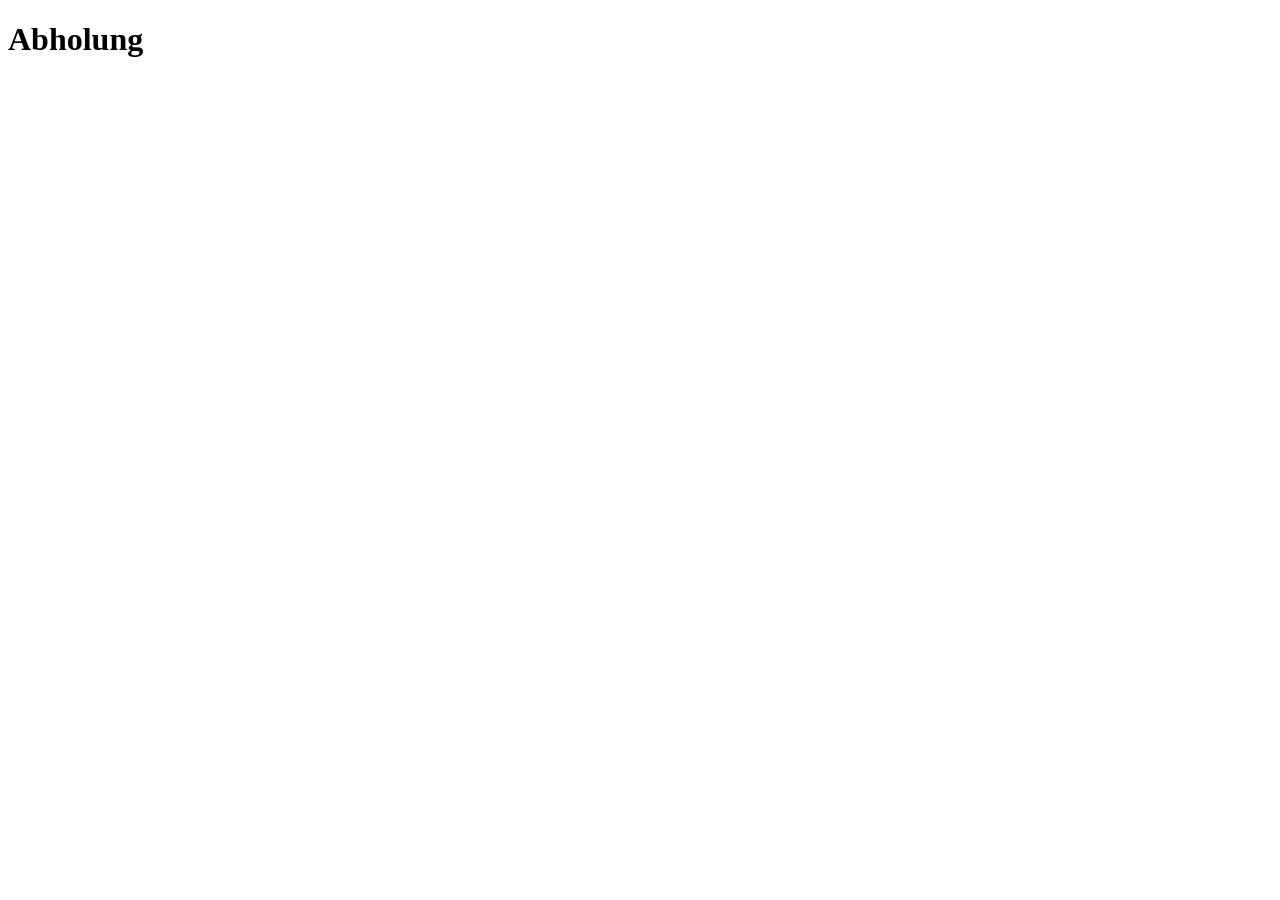
==== abholung.html @ 37a6ea58 "Add files via upload" ====
<!doctype html>
<html lang="en">
  <head>
    <meta charset="UTF-8" />
    <meta name="viewport" content="width=device-width, initial-scale=1.0" />
    <title>Document</title>
  </head>
  <body>
    <h1>Abholung</h1>
  </body>
</html>
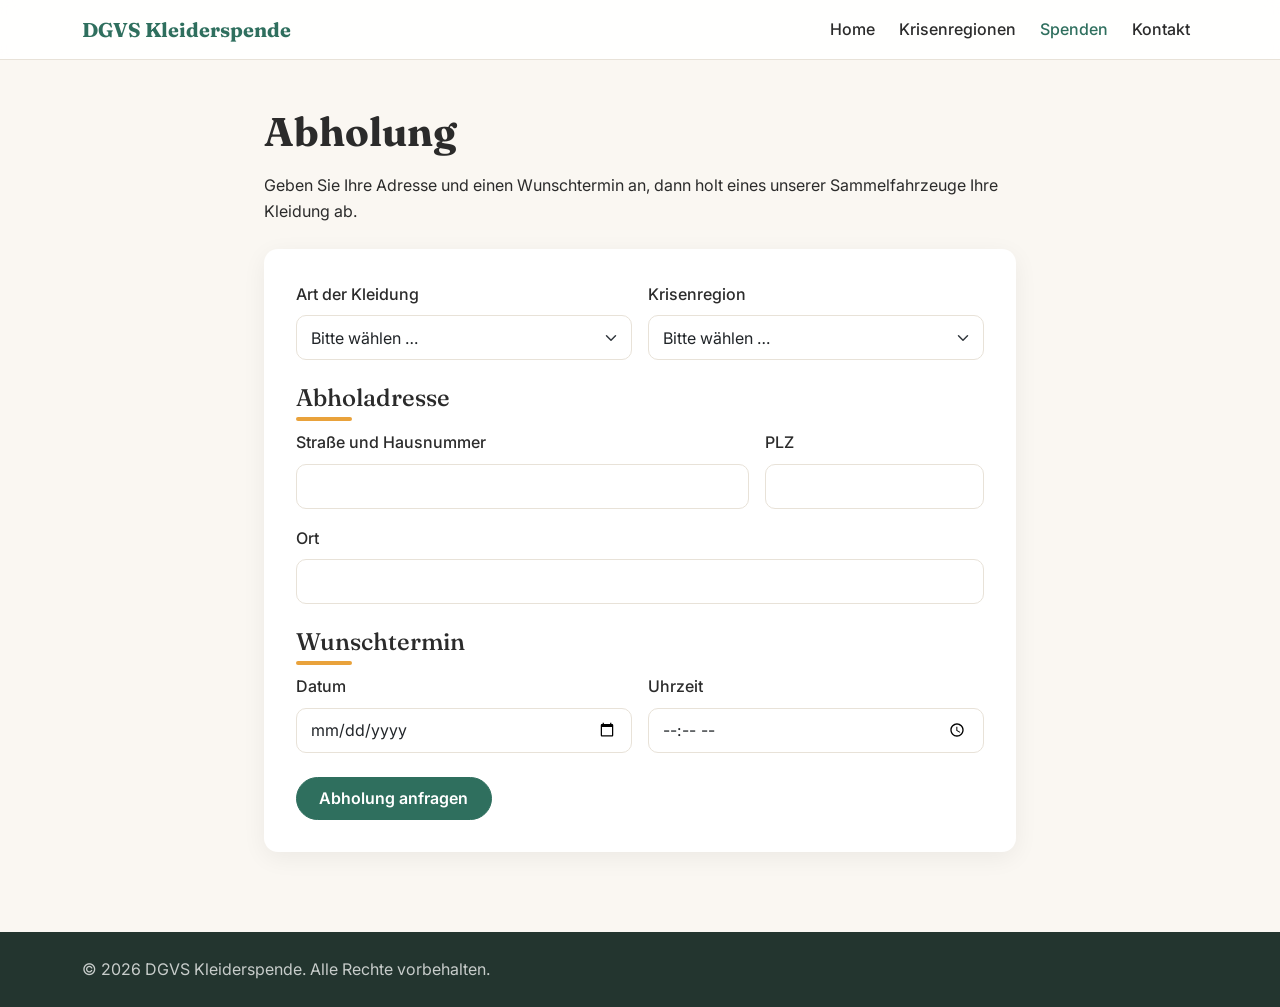
==== commit 739061c9: "Qick fixes, verbesserte Style und funktinoale abholung und uebergabe" ====
--- a/abholung.html
+++ b/abholung.html
@@ -1,11 +1,225 @@
 <!doctype html>
-<html lang="en">
+<html lang="de">
   <head>
     <meta charset="UTF-8" />
     <meta name="viewport" content="width=device-width, initial-scale=1.0" />
-    <title>Document</title>
+    <title>Abholung – DGVS Kleiderspende</title>
+    <link
+      href="https://cdn.jsdelivr.net/npm/bootstrap@5.3.8/dist/css/bootstrap.min.css"
+      rel="stylesheet"
+      integrity="sha384-sRIl4kxILFvY47J16cr9ZwB07vP4J8+LH7qKQnuqkuIAvNWLzeN8tE5YBujZqJLB"
+      crossorigin="anonymous"
+    />
+    <link rel="preconnect" href="https://fonts.googleapis.com" />
+    <link rel="preconnect" href="https://fonts.gstatic.com" crossorigin />
+    <link
+      href="https://fonts.googleapis.com/css2?family=Inter:wght@400;500;600&family=Fraunces:opsz,wght@9..144,600;9..144,700&display=swap"
+      rel="stylesheet"
+    />
+    <link rel="stylesheet" href="style.css" />
+    <script
+      src="https://cdn.jsdelivr.net/npm/bootstrap@5.3.8/dist/js/bootstrap.bundle.min.js"
+      integrity="sha384-FKyoEForCGlyvwx9Hj09JcYn3nv7wiPVlz7YYwJrWVcXK/BmnVDxM+D2scQbITxI"
+      crossorigin="anonymous"
+      defer
+    ></script>
+    <script src="script.js" defer></script>
   </head>
-  <body>
-    <h1>Abholung</h1>
+
+  <body class="d-flex flex-column min-vh-100">
+    <header>
+      <nav class="navbar navbar-expand-lg sticky-top">
+        <div class="container">
+          <a class="navbar-brand" href="index.html">DGVS Kleiderspende</a>
+          <button
+            class="navbar-toggler"
+            type="button"
+            data-bs-toggle="collapse"
+            data-bs-target="#hauptnavigation"
+            aria-controls="hauptnavigation"
+            aria-expanded="false"
+            aria-label="Navigation umschalten"
+          >
+            <span class="navbar-toggler-icon"></span>
+          </button>
+          <div class="collapse navbar-collapse" id="hauptnavigation">
+            <ul class="navbar-nav ms-auto mb-2 mb-lg-0">
+              <li class="nav-item">
+                <a class="nav-link" href="index.html">Home</a>
+              </li>
+              <li class="nav-item">
+                <a class="nav-link" href="index.html#krisenregionen"
+                  >Krisenregionen</a
+                >
+              </li>
+              <li class="nav-item">
+                <a
+                  class="nav-link active"
+                  aria-current="page"
+                  href="index.html#spenden"
+                  >Spenden</a
+                >
+              </li>
+              <li class="nav-item">
+                <a class="nav-link" href="index.html#kontakt">Kontakt</a>
+              </li>
+            </ul>
+          </div>
+        </div>
+      </nav>
+    </header>
+
+    <main class="flex-grow-1">
+      <div class="container section">
+        <div class="row justify-content-center">
+          <div class="col-lg-8">
+            <h1 class="mb-3">Abholung</h1>
+            <p class="mb-4">
+              Geben Sie Ihre Adresse und einen Wunschtermin an, dann holt eines
+              unserer Sammelfahrzeuge Ihre Kleidung ab.
+            </p>
+
+            <form class="formular-box needs-validation" novalidate>
+              <div class="row g-3 mb-3">
+                <div class="col-md-6">
+                  <label for="kleidung" class="form-label"
+                    >Art der Kleidung</label
+                  >
+                  <select
+                    id="kleidung"
+                    name="kleidung"
+                    class="form-select"
+                    required
+                  >
+                    <option value="" selected disabled>Bitte wählen …</option>
+                    <option>Jacken &amp; Mäntel</option>
+                    <option>Pullover &amp; Oberteile</option>
+                    <option>Hosen</option>
+                    <option>Schuhe</option>
+                    <option>Kinderkleidung</option>
+                    <option>Decken &amp; Schlafsäcke</option>
+                  </select>
+                  <div class="invalid-feedback">
+                    Bitte wählen Sie die Art der Kleidung.
+                  </div>
+                </div>
+                <div class="col-md-6">
+                  <label for="region" class="form-label">Krisenregion</label>
+                  <select
+                    id="region"
+                    name="region"
+                    class="form-select"
+                    required
+                  >
+                    <option value="" selected disabled>Bitte wählen …</option>
+                    <option>Ukraine</option>
+                    <option>Sudan</option>
+                    <option>Syrien</option>
+                  </select>
+                  <div class="invalid-feedback">
+                    Bitte wählen Sie eine Krisenregion.
+                  </div>
+                </div>
+              </div>
+
+              <h2 class="h4 mt-4">Abholadresse</h2>
+              <div class="row g-3 mb-3">
+                <div class="col-md-8">
+                  <label for="strasse" class="form-label"
+                    >Straße und Hausnummer</label
+                  >
+                  <input
+                    type="text"
+                    id="strasse"
+                    name="strasse"
+                    class="form-control"
+                    autocomplete="street-address"
+                    required
+                  />
+                  <div class="invalid-feedback">
+                    Bitte geben Sie Ihre Straße an.
+                  </div>
+                </div>
+                <div class="col-md-4">
+                  <label for="plz" class="form-label">PLZ</label>
+                  <input
+                    type="text"
+                    id="plz"
+                    name="plz"
+                    class="form-control"
+                    inputmode="numeric"
+                    pattern="[0-9]{5}"
+                    maxlength="5"
+                    autocomplete="postal-code"
+                    required
+                  />
+                  <div class="invalid-feedback">
+                    Bitte eine gültige 5-stellige PLZ eingeben.
+                  </div>
+                </div>
+                <div class="col-12">
+                  <label for="ort" class="form-label">Ort</label>
+                  <input
+                    type="text"
+                    id="ort"
+                    name="ort"
+                    class="form-control"
+                    autocomplete="address-level2"
+                    required
+                  />
+                  <div class="invalid-feedback">
+                    Bitte geben Sie Ihren Ort an.
+                  </div>
+                </div>
+              </div>
+
+              <h2 class="h4 mt-4">Wunschtermin</h2>
+              <div class="row g-3 mb-4">
+                <div class="col-md-6">
+                  <label for="datum" class="form-label">Datum</label>
+                  <input
+                    type="date"
+                    id="datum"
+                    name="datum"
+                    class="form-control"
+                    required
+                  />
+                  <div class="invalid-feedback">
+                    Bitte wählen Sie ein Datum.
+                  </div>
+                </div>
+                <div class="col-md-6">
+                  <label for="uhrzeit" class="form-label">Uhrzeit</label>
+                  <input
+                    type="time"
+                    id="uhrzeit"
+                    name="uhrzeit"
+                    class="form-control"
+                    min="08:00"
+                    max="18:00"
+                    required
+                  />
+                  <div class="invalid-feedback">
+                    Bitte eine Uhrzeit zwischen 8 und 18 Uhr wählen.
+                  </div>
+                </div>
+              </div>
+
+              <button type="submit" class="btn btn-primary">
+                Abholung anfragen
+              </button>
+            </form>
+          </div>
+        </div>
+      </div>
+    </main>
+
+    <footer class="footer py-4">
+      <div class="container">
+        <p class="mb-0">
+          &copy; 2026 DGVS Kleiderspende. Alle Rechte vorbehalten.
+        </p>
+      </div>
+    </footer>
   </body>
 </html>
--- a/style.css
+++ b/style.css
@@ -0,0 +1,241 @@
+/* ===== Farben & Grundwerte ===== */
+:root {
+  --farbe-primaer: #2f6f5e;
+  --farbe-primaer-dunkel: #24574a;
+  --farbe-akzent: #e9a23b;
+  --farbe-hintergrund: #faf7f2;
+  --farbe-flaeche: #ffffff;
+  --farbe-text: #2b2b2b;
+  --farbe-text-leise: #6b6b6b;
+  --farbe-rand: #e8e2d8;
+  --radius: 14px;
+  --schatten: 0 6px 24px rgba(0, 0, 0, 0.06);
+}
+
+/* ===== Allgemein ===== */
+body {
+  font-family: "Inter", system-ui, sans-serif;
+  background-color: var(--farbe-hintergrund);
+  color: var(--farbe-text);
+  line-height: 1.65;
+}
+
+h1,
+h2,
+h3 {
+  font-family: "Fraunces", Georgia, serif;
+  font-weight: 700;
+  color: var(--farbe-text);
+}
+
+h2 {
+  font-size: 1.9rem;
+  margin-bottom: 1.5rem;
+  position: relative;
+  padding-bottom: 0.5rem;
+}
+
+h2::after {
+  content: "";
+  position: absolute;
+  left: 0;
+  bottom: 0;
+  width: 56px;
+  height: 4px;
+  border-radius: 2px;
+  background-color: var(--farbe-akzent);
+}
+
+a {
+  color: var(--farbe-primaer);
+}
+
+a:hover {
+  color: var(--farbe-primaer-dunkel);
+}
+
+/* Platz für die Sticky-Navigation beim Springen zu Ankern */
+section[id] {
+  scroll-margin-top: 80px;
+}
+
+html {
+  scroll-behavior: smooth;
+}
+
+/* ===== Navigation ===== */
+.navbar {
+  background-color: rgba(255, 255, 255, 0.9);
+  backdrop-filter: blur(8px);
+  border-bottom: 1px solid var(--farbe-rand);
+}
+
+.navbar-brand {
+  font-family: "Fraunces", Georgia, serif;
+  font-weight: 700;
+  color: var(--farbe-primaer) !important;
+}
+
+.navbar-brand .logo {
+  height: 70px;
+  width: auto;
+  object-fit: contain;
+}
+
+.navbar .nav-link {
+  font-weight: 500;
+  color: var(--farbe-text);
+  margin-left: 0.5rem;
+}
+
+.navbar .nav-link:hover,
+.navbar .nav-link.active {
+  color: var(--farbe-primaer);
+}
+
+.hero {
+  background: linear-gradient(135deg, var(--farbe-primaer) 0%, #3f8a75 100%);
+  color: #fff;
+  padding: 5rem 0 4.5rem;
+  margin-bottom: 1rem;
+}
+
+.hero h1 {
+  color: #fff;
+  font-size: clamp(2.2rem, 5vw, 3.4rem);
+  margin-bottom: 1rem;
+}
+
+.hero .lead {
+  max-width: 640px;
+  opacity: 0.92;
+  margin-bottom: 2rem;
+}
+
+.hero .btn-primary {
+  background-color: var(--farbe-akzent);
+  border-color: var(--farbe-akzent);
+  color: #2b2b2b;
+}
+
+.hero .btn-primary:hover {
+  background-color: #d8912c;
+  border-color: #d8912c;
+}
+
+/* ===== Abschnitte ===== */
+.section {
+  padding: 3rem 0;
+}
+
+/* ===== Buttons ===== */
+.btn-primary {
+  background-color: var(--farbe-primaer);
+  border-color: var(--farbe-primaer);
+  border-radius: 999px;
+  padding: 0.55rem 1.4rem;
+  font-weight: 600;
+}
+
+.btn-primary:hover,
+.btn-primary:focus {
+  background-color: var(--farbe-primaer-dunkel);
+  border-color: var(--farbe-primaer-dunkel);
+}
+
+/* ===== Tabelle ===== */
+.table-responsive {
+  background-color: var(--farbe-flaeche);
+  border-radius: var(--radius);
+  box-shadow: var(--schatten);
+  overflow: hidden;
+}
+
+.table {
+  margin-bottom: 0;
+}
+
+.table thead th {
+  background-color: var(--farbe-primaer);
+  color: #fff;
+  font-weight: 600;
+  border: none;
+  padding: 0.9rem 1rem;
+}
+
+.table td,
+.table tbody th {
+  padding: 0.9rem 1rem;
+  border-color: var(--farbe-rand);
+}
+
+/* ===== Karten ===== */
+.card {
+  border: none;
+  border-radius: var(--radius);
+  overflow: hidden;
+  box-shadow: var(--schatten);
+  transition:
+    transform 0.2s ease,
+    box-shadow 0.2s ease;
+}
+
+.card:hover {
+  transform: translateY(-4px);
+  box-shadow: 0 12px 32px rgba(0, 0, 0, 0.1);
+}
+
+.card-img-top {
+  height: 220px;
+  width: 100%;
+  object-fit: cover;
+}
+
+.card-title {
+  font-size: 1.35rem;
+}
+
+.card-text {
+  color: var(--farbe-text-leise);
+}
+
+/* ===== Kontakt ===== */
+.kontakt-box {
+  background-color: var(--farbe-flaeche);
+  border-left: 5px solid var(--farbe-akzent);
+  border-radius: var(--radius);
+  box-shadow: var(--schatten);
+  padding: 1.75rem 2rem;
+}
+
+/* ===== Formulare (Unterseiten) ===== */
+.formular-box {
+  background-color: var(--farbe-flaeche);
+  border-radius: var(--radius);
+  box-shadow: var(--schatten);
+  padding: 2rem;
+}
+
+.form-label {
+  font-weight: 500;
+}
+
+.form-control,
+.form-select {
+  border-radius: 10px;
+  border-color: var(--farbe-rand);
+  padding: 0.6rem 0.9rem;
+}
+
+.form-control:focus,
+.form-select:focus {
+  border-color: var(--farbe-primaer);
+  box-shadow: 0 0 0 0.2rem rgba(47, 111, 94, 0.2);
+}
+
+/* ===== Footer ===== */
+.footer {
+  background-color: #23352f;
+  color: rgba(255, 255, 255, 0.75);
+  margin-top: 2rem;
+}
